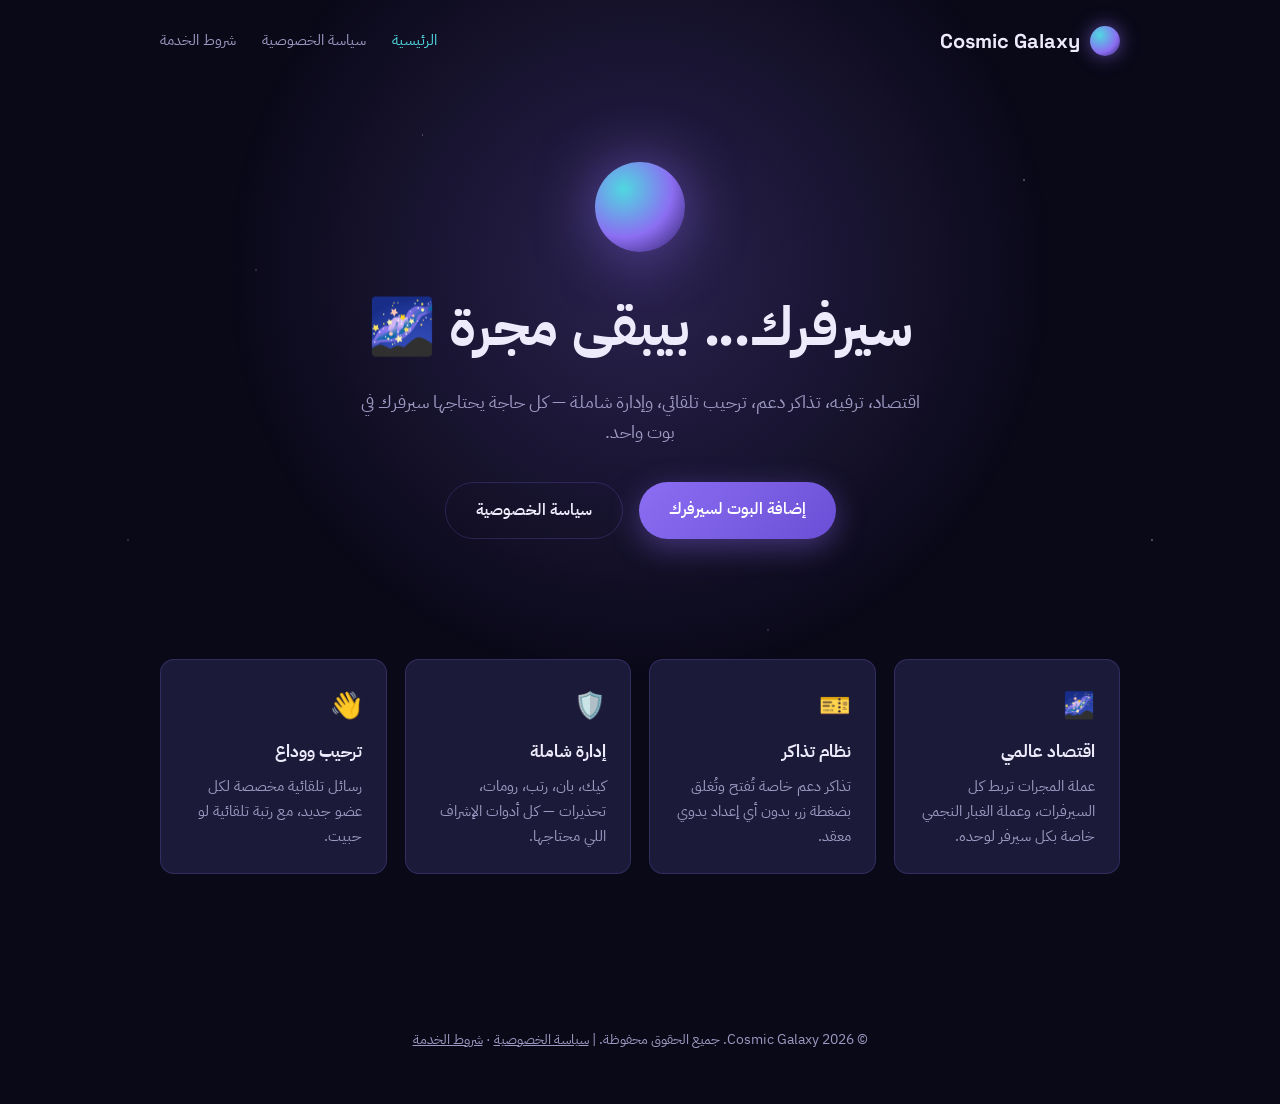
==== index.html @ 956a155f "Add files via upload" ====
<!DOCTYPE html>
<html lang="ar" dir="rtl">
<head>
<meta charset="UTF-8">
<meta name="viewport" content="width=device-width, initial-scale=1.0">
<title>Cosmic Galaxy — بوت الديسكورد الشامل</title>
<link rel="preconnect" href="https://fonts.googleapis.com">
<link href="https://fonts.googleapis.com/css2?family=Space+Grotesk:wght@500;700&family=IBM+Plex+Sans+Arabic:wght@400;500;600;700&display=swap" rel="stylesheet">
<link rel="stylesheet" href="style.css">
</head>
<body>
<div class="starfield"></div>
<div class="bg-glow"></div>

<nav>
  <a href="index.html" class="brand">
    <span class="brand-orb"></span>
    Cosmic Galaxy
  </a>
  <ul class="nav-links">
    <li><a href="index.html" class="active">الرئيسية</a></li>
    <li><a href="privacy-policy.html">سياسة الخصوصية</a></li>
    <li><a href="terms-of-service.html">شروط الخدمة</a></li>
  </ul>
</nav>

<section class="hero">
  <div class="hero-orb"></div>
  <h1>سيرفرك... بيبقى مجرة 🌌</h1>
  <p>اقتصاد، ترفيه، تذاكر دعم، ترحيب تلقائي، وإدارة شاملة — كل حاجة يحتاجها سيرفرك في بوت واحد.</p>
  <div class="btn-row">
    <a href="#" class="btn btn-primary">إضافة البوت لسيرفرك</a>
    <a href="privacy-policy.html" class="btn btn-secondary">سياسة الخصوصية</a>
  </div>
</section>

<div class="wrap">
  <div class="features">
    <div class="feature-card">
      <span class="emoji">🌌</span>
      <h3>اقتصاد عالمي</h3>
      <p>عملة المجرات تربط كل السيرفرات، وعملة الغبار النجمي خاصة بكل سيرفر لوحده.</p>
    </div>
    <div class="feature-card">
      <span class="emoji">🎫</span>
      <h3>نظام تذاكر</h3>
      <p>تذاكر دعم خاصة تُفتح وتُغلق بضغطة زر، بدون أي إعداد يدوي معقد.</p>
    </div>
    <div class="feature-card">
      <span class="emoji">🛡️</span>
      <h3>إدارة شاملة</h3>
      <p>كيك، بان، رتب، رومات، تحذيرات — كل أدوات الإشراف اللي محتاجها.</p>
    </div>
    <div class="feature-card">
      <span class="emoji">👋</span>
      <h3>ترحيب ووداع</h3>
      <p>رسائل تلقائية مخصصة لكل عضو جديد، مع رتبة تلقائية لو حبيت.</p>
    </div>
  </div>
</div>

<footer>
  <p>© 2026 Cosmic Galaxy. جميع الحقوق محفوظة. | <a href="privacy-policy.html">سياسة الخصوصية</a> · <a href="terms-of-service.html">شروط الخدمة</a></p>
</footer>

</body>
</html>
---- style.css ----
:root {
  --bg-void: #0a0918;
  --bg-panel: #14132b;
  --bg-card: #1b1a38;
  --accent-violet: #8b6ef2;
  --accent-cyan: #4fd8e0;
  --accent-gold: #f2c14e;
  --text-primary: #edeafb;
  --text-muted: #9d99c2;
  --border-soft: rgba(139, 110, 242, 0.22);
  --radius: 14px;
}

* {
  box-sizing: border-box;
}

html {
  scroll-behavior: smooth;
}

body {
  margin: 0;
  background: var(--bg-void);
  color: var(--text-primary);
  font-family: 'IBM Plex Sans Arabic', 'Inter', -apple-system, sans-serif;
  line-height: 1.7;
  min-height: 100vh;
}

/* حقل النجوم في الخلفية */
.starfield {
  position: fixed;
  inset: 0;
  z-index: -1;
  background:
    radial-gradient(1px 1px at 20% 30%, #fff, transparent),
    radial-gradient(1px 1px at 60% 70%, #fff, transparent),
    radial-gradient(1.5px 1.5px at 80% 20%, #fff, transparent),
    radial-gradient(1px 1px at 40% 85%, #fff, transparent),
    radial-gradient(1.5px 1.5px at 90% 60%, #fff, transparent),
    radial-gradient(1px 1px at 10% 60%, #fff, transparent),
    radial-gradient(1px 1px at 33% 15%, #fff, transparent),
    radial-gradient(1.5px 1.5px at 70% 90%, #fff, transparent);
  background-size: 100% 100%;
  opacity: 0.5;
  animation: twinkle 6s ease-in-out infinite alternate;
}

@media (prefers-reduced-motion: reduce) {
  .starfield {
    animation: none;
  }
}

@keyframes twinkle {
  from { opacity: 0.35; }
  to { opacity: 0.65; }
}

.bg-glow {
  position: fixed;
  top: -20%;
  left: 50%;
  transform: translateX(-50%);
  width: 900px;
  height: 900px;
  background: radial-gradient(circle, rgba(139, 110, 242, 0.25) 0%, transparent 65%);
  z-index: -1;
  pointer-events: none;
}

/* التنقل */
nav {
  display: flex;
  align-items: center;
  justify-content: space-between;
  max-width: 1000px;
  margin: 0 auto;
  padding: 24px 20px;
}

.brand {
  display: flex;
  align-items: center;
  gap: 10px;
  font-family: 'Space Grotesk', 'IBM Plex Sans Arabic', sans-serif;
  font-weight: 700;
  font-size: 1.25rem;
  color: var(--text-primary);
  text-decoration: none;
}

.brand-orb {
  width: 30px;
  height: 30px;
  border-radius: 50%;
  background: radial-gradient(circle at 32% 30%, var(--accent-cyan), var(--accent-violet) 60%, #2a1b5e 100%);
  box-shadow: 0 0 18px rgba(139, 110, 242, 0.6);
}

.nav-links {
  display: flex;
  gap: 26px;
  list-style: none;
  margin: 0;
  padding: 0;
}

.nav-links a {
  color: var(--text-muted);
  text-decoration: none;
  font-size: 0.95rem;
  transition: color 0.2s ease;
}

.nav-links a:hover,
.nav-links a:focus-visible,
.nav-links a.active {
  color: var(--accent-cyan);
}

/* الحاوية العامة */
.wrap {
  max-width: 1000px;
  margin: 0 auto;
  padding: 20px 20px 100px;
}

/* بطاقة المستند (للنصوص القانونية) */
.doc-card {
  background: var(--bg-card);
  border: 1px solid var(--border-soft);
  border-radius: var(--radius);
  padding: clamp(24px, 5vw, 56px);
  margin-top: 24px;
}

.doc-card h1 {
  font-family: 'Space Grotesk', 'IBM Plex Sans Arabic', sans-serif;
  font-size: clamp(1.7rem, 4vw, 2.4rem);
  margin: 0 0 6px;
  background: linear-gradient(90deg, var(--text-primary), var(--accent-cyan));
  -webkit-background-clip: text;
  background-clip: text;
  color: transparent;
}

.doc-meta {
  color: var(--text-muted);
  font-size: 0.9rem;
  margin-bottom: 34px;
}

.doc-card h2 {
  font-family: 'Space Grotesk', 'IBM Plex Sans Arabic', sans-serif;
  font-size: 1.25rem;
  color: var(--accent-violet);
  margin: 40px 0 12px;
  display: flex;
  align-items: center;
  gap: 10px;
}

.doc-card h2::before {
  content: "";
  width: 6px;
  height: 6px;
  border-radius: 50%;
  background: var(--accent-cyan);
  box-shadow: 0 0 8px var(--accent-cyan);
  flex-shrink: 0;
}

.doc-card p,
.doc-card li {
  color: var(--text-primary);
  font-size: 1rem;
}

.doc-card ul {
  padding-inline-start: 22px;
}

.doc-card li {
  margin-bottom: 8px;
}

.doc-card a {
  color: var(--accent-cyan);
}

.callout {
  border-inline-start: 3px solid var(--accent-gold);
  background: rgba(242, 193, 78, 0.08);
  padding: 14px 18px;
  border-radius: 8px;
  font-size: 0.92rem;
  color: var(--text-muted);
  margin: 20px 0;
}

.placeholder {
  color: var(--accent-gold);
  font-weight: 600;
}

/* الصفحة الرئيسية */
.hero {
  text-align: center;
  padding: 80px 20px 40px;
}

.hero-orb {
  width: 90px;
  height: 90px;
  margin: 0 auto 28px;
  border-radius: 50%;
  background: radial-gradient(circle at 32% 30%, var(--accent-cyan), var(--accent-violet) 55%, #2a1b5e 100%);
  box-shadow: 0 0 60px rgba(139, 110, 242, 0.55);
}

.hero h1 {
  font-family: 'Space Grotesk', 'IBM Plex Sans Arabic', sans-serif;
  font-size: clamp(2.2rem, 6vw, 3.4rem);
  margin: 0 0 16px;
}

.hero p {
  color: var(--text-muted);
  font-size: 1.1rem;
  max-width: 560px;
  margin: 0 auto 34px;
}

.btn-row {
  display: flex;
  gap: 16px;
  justify-content: center;
  flex-wrap: wrap;
}

.btn {
  display: inline-block;
  padding: 14px 30px;
  border-radius: 999px;
  text-decoration: none;
  font-weight: 600;
  font-size: 0.98rem;
  transition: transform 0.15s ease, box-shadow 0.15s ease;
}

.btn-primary {
  background: linear-gradient(135deg, var(--accent-violet), #6a4fd6);
  color: #fff;
  box-shadow: 0 8px 30px rgba(139, 110, 242, 0.4);
}

.btn-secondary {
  background: transparent;
  color: var(--text-primary);
  border: 1px solid var(--border-soft);
}

.btn:hover,
.btn:focus-visible {
  transform: translateY(-2px);
}

.features {
  display: grid;
  grid-template-columns: repeat(auto-fit, minmax(220px, 1fr));
  gap: 18px;
  margin-top: 60px;
}

.feature-card {
  background: var(--bg-card);
  border: 1px solid var(--border-soft);
  border-radius: var(--radius);
  padding: 24px;
}

.feature-card .emoji {
  font-size: 1.6rem;
  margin-bottom: 10px;
  display: block;
}

.feature-card h3 {
  font-family: 'Space Grotesk', 'IBM Plex Sans Arabic', sans-serif;
  margin: 0 0 8px;
  font-size: 1.05rem;
}

.feature-card p {
  color: var(--text-muted);
  font-size: 0.92rem;
  margin: 0;
}

footer {
  text-align: center;
  padding: 40px 20px;
  color: var(--text-muted);
  font-size: 0.85rem;
}

footer a {
  color: var(--text-muted);
}

@media (max-width: 640px) {
  nav {
    flex-direction: column;
    gap: 16px;
  }
}
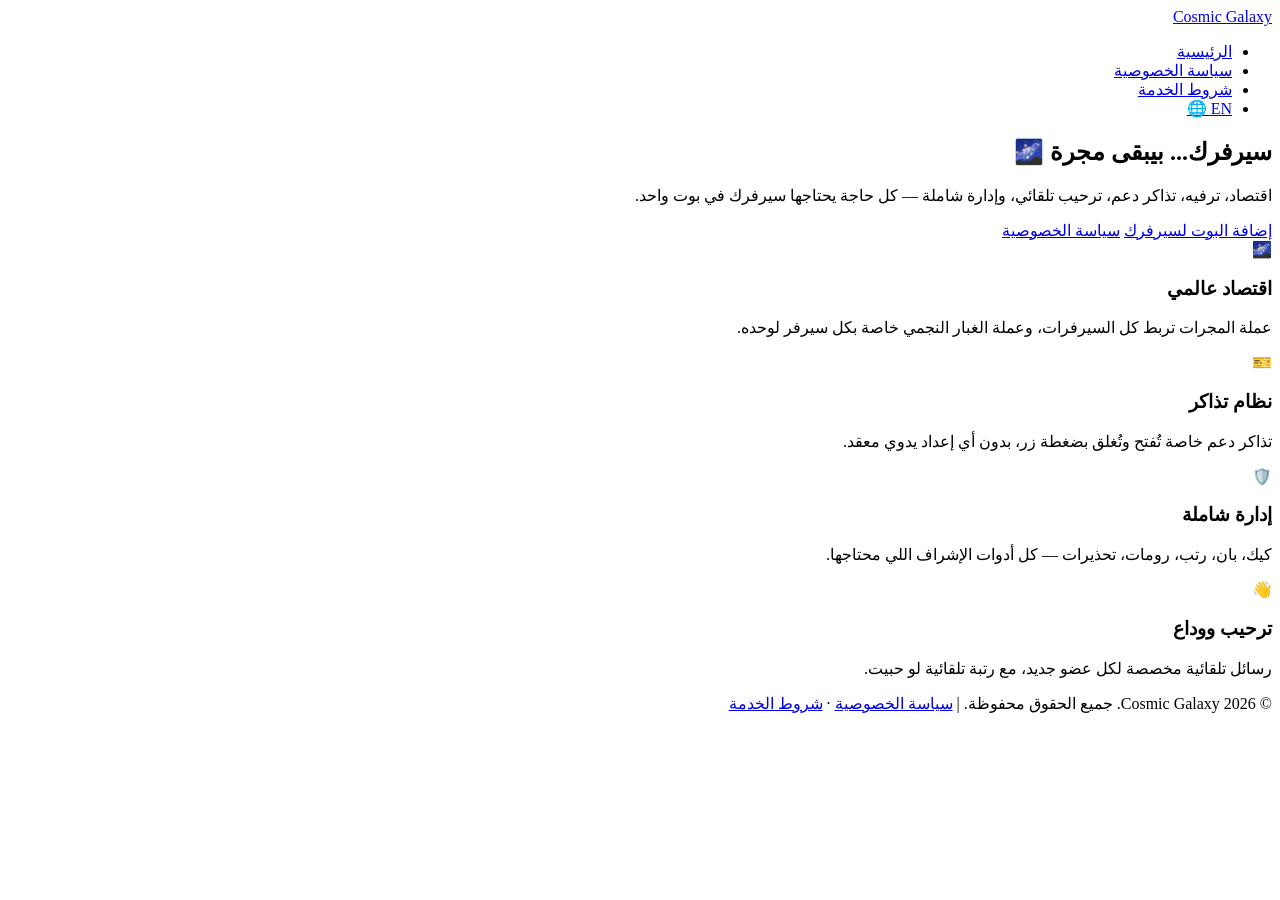
==== commit a9478010: "Rename index-1.html to index.html" ====
--- a/index.html
+++ b/index.html
@@ -21,6 +21,7 @@
     <li><a href="index.html" class="active">الرئيسية</a></li>
     <li><a href="privacy-policy.html">سياسة الخصوصية</a></li>
     <li><a href="terms-of-service.html">شروط الخدمة</a></li>
+    <li><a href="index-en.html" class="lang-switch">EN 🌐</a></li>
   </ul>
 </nav>
 
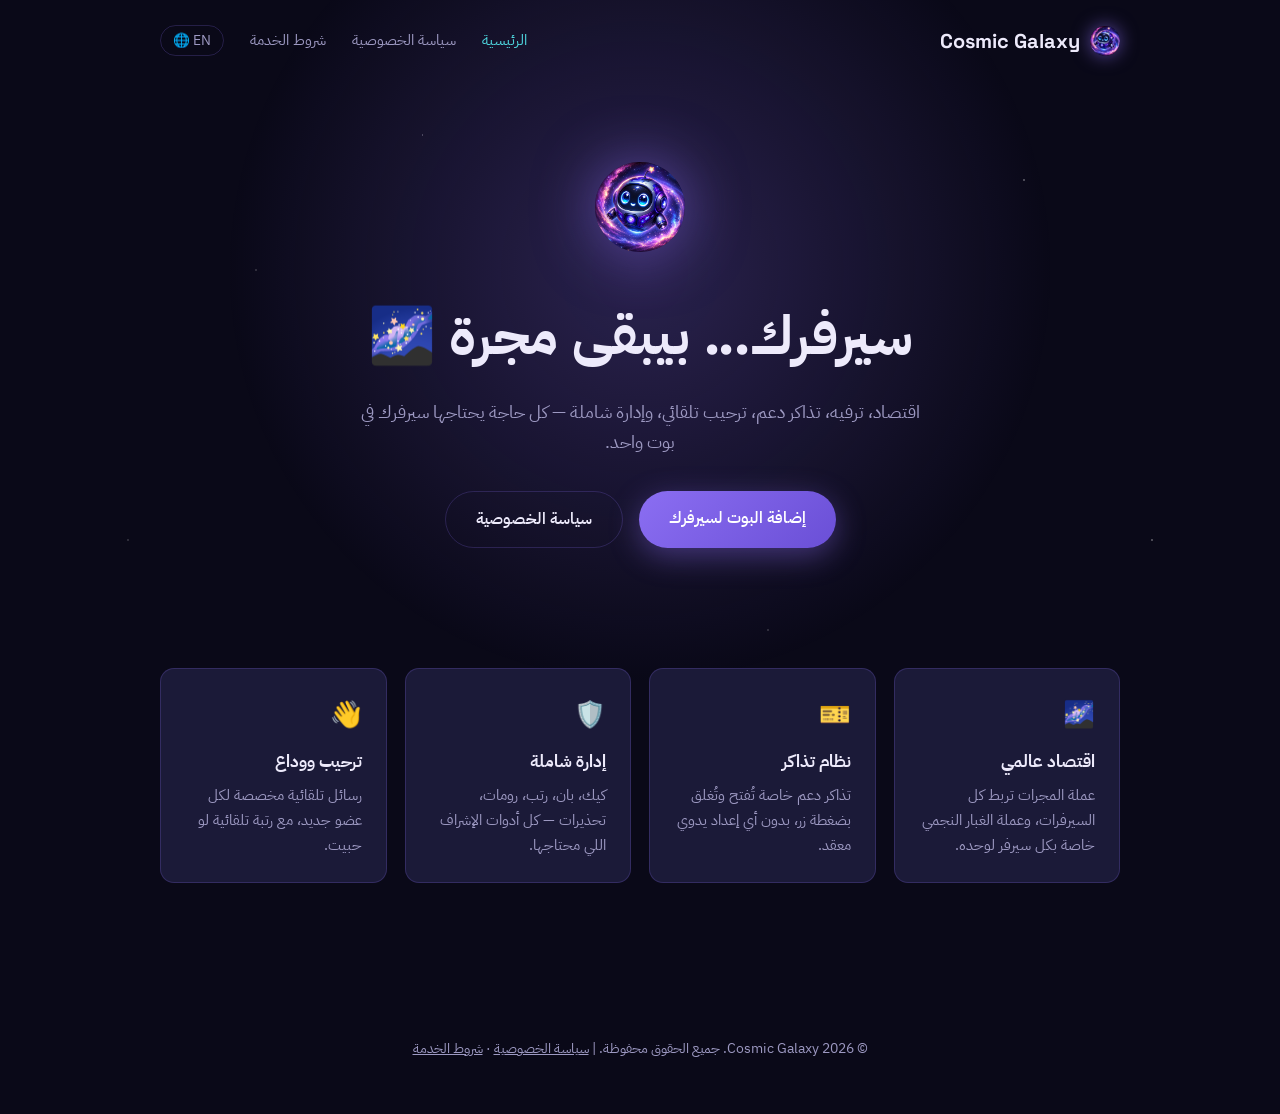
==== commit a15825f4: "Add files via upload" ====
--- a/index.html
+++ b/index.html
@@ -14,7 +14,7 @@
 
 <nav>
   <a href="index.html" class="brand">
-    <span class="brand-orb"></span>
+    <img src="bot-avatar.png" alt="Cosmic Galaxy" class="brand-orb">
     Cosmic Galaxy
   </a>
   <ul class="nav-links">
@@ -26,7 +26,7 @@
 </nav>
 
 <section class="hero">
-  <div class="hero-orb"></div>
+  <img src="bot-avatar.png" alt="Cosmic Galaxy" class="hero-orb">
   <h1>سيرفرك... بيبقى مجرة 🌌</h1>
   <p>اقتصاد، ترفيه، تذاكر دعم، ترحيب تلقائي، وإدارة شاملة — كل حاجة يحتاجها سيرفرك في بوت واحد.</p>
   <div class="btn-row">
--- a/style.css
+++ b/style.css
@@ -0,0 +1,330 @@
+:root {
+  --bg-void: #0a0918;
+  --bg-panel: #14132b;
+  --bg-card: #1b1a38;
+  --accent-violet: #8b6ef2;
+  --accent-cyan: #4fd8e0;
+  --accent-gold: #f2c14e;
+  --text-primary: #edeafb;
+  --text-muted: #9d99c2;
+  --border-soft: rgba(139, 110, 242, 0.22);
+  --radius: 14px;
+}
+
+* {
+  box-sizing: border-box;
+}
+
+html {
+  scroll-behavior: smooth;
+}
+
+body {
+  margin: 0;
+  background: var(--bg-void);
+  color: var(--text-primary);
+  font-family: 'IBM Plex Sans Arabic', 'Inter', -apple-system, sans-serif;
+  line-height: 1.7;
+  min-height: 100vh;
+}
+
+/* حقل النجوم في الخلفية */
+.starfield {
+  position: fixed;
+  inset: 0;
+  z-index: -1;
+  background:
+    radial-gradient(1px 1px at 20% 30%, #fff, transparent),
+    radial-gradient(1px 1px at 60% 70%, #fff, transparent),
+    radial-gradient(1.5px 1.5px at 80% 20%, #fff, transparent),
+    radial-gradient(1px 1px at 40% 85%, #fff, transparent),
+    radial-gradient(1.5px 1.5px at 90% 60%, #fff, transparent),
+    radial-gradient(1px 1px at 10% 60%, #fff, transparent),
+    radial-gradient(1px 1px at 33% 15%, #fff, transparent),
+    radial-gradient(1.5px 1.5px at 70% 90%, #fff, transparent);
+  background-size: 100% 100%;
+  opacity: 0.5;
+  animation: twinkle 6s ease-in-out infinite alternate;
+}
+
+@media (prefers-reduced-motion: reduce) {
+  .starfield {
+    animation: none;
+  }
+}
+
+@keyframes twinkle {
+  from { opacity: 0.35; }
+  to { opacity: 0.65; }
+}
+
+.bg-glow {
+  position: fixed;
+  top: -20%;
+  left: 50%;
+  transform: translateX(-50%);
+  width: 900px;
+  height: 900px;
+  background: radial-gradient(circle, rgba(139, 110, 242, 0.25) 0%, transparent 65%);
+  z-index: -1;
+  pointer-events: none;
+}
+
+/* التنقل */
+nav {
+  display: flex;
+  align-items: center;
+  justify-content: space-between;
+  max-width: 1000px;
+  margin: 0 auto;
+  padding: 24px 20px;
+}
+
+.brand {
+  display: flex;
+  align-items: center;
+  gap: 10px;
+  font-family: 'Space Grotesk', 'IBM Plex Sans Arabic', sans-serif;
+  font-weight: 700;
+  font-size: 1.25rem;
+  color: var(--text-primary);
+  text-decoration: none;
+}
+
+.brand-orb {
+  width: 30px;
+  height: 30px;
+  border-radius: 50%;
+  background: radial-gradient(circle at 32% 30%, var(--accent-cyan), var(--accent-violet) 60%, #2a1b5e 100%);
+  box-shadow: 0 0 18px rgba(139, 110, 242, 0.6);
+}
+
+.nav-links {
+  display: flex;
+  gap: 26px;
+  list-style: none;
+  margin: 0;
+  padding: 0;
+}
+
+.nav-links a {
+  color: var(--text-muted);
+  text-decoration: none;
+  font-size: 0.95rem;
+  transition: color 0.2s ease;
+}
+
+.nav-links a:hover,
+.nav-links a:focus-visible,
+.nav-links a.active {
+  color: var(--accent-cyan);
+}
+
+/* الحاوية العامة */
+.wrap {
+  max-width: 1000px;
+  margin: 0 auto;
+  padding: 20px 20px 100px;
+}
+
+/* بطاقة المستند (للنصوص القانونية) */
+.doc-card {
+  background: var(--bg-card);
+  border: 1px solid var(--border-soft);
+  border-radius: var(--radius);
+  padding: clamp(24px, 5vw, 56px);
+  margin-top: 24px;
+}
+
+.doc-card h1 {
+  font-family: 'Space Grotesk', 'IBM Plex Sans Arabic', sans-serif;
+  font-size: clamp(1.7rem, 4vw, 2.4rem);
+  margin: 0 0 6px;
+  background: linear-gradient(90deg, var(--text-primary), var(--accent-cyan));
+  -webkit-background-clip: text;
+  background-clip: text;
+  color: transparent;
+}
+
+.doc-meta {
+  color: var(--text-muted);
+  font-size: 0.9rem;
+  margin-bottom: 34px;
+}
+
+.doc-card h2 {
+  font-family: 'Space Grotesk', 'IBM Plex Sans Arabic', sans-serif;
+  font-size: 1.25rem;
+  color: var(--accent-violet);
+  margin: 40px 0 12px;
+  display: flex;
+  align-items: center;
+  gap: 10px;
+}
+
+.doc-card h2::before {
+  content: "";
+  width: 6px;
+  height: 6px;
+  border-radius: 50%;
+  background: var(--accent-cyan);
+  box-shadow: 0 0 8px var(--accent-cyan);
+  flex-shrink: 0;
+}
+
+.doc-card p,
+.doc-card li {
+  color: var(--text-primary);
+  font-size: 1rem;
+}
+
+.doc-card ul {
+  padding-inline-start: 22px;
+}
+
+.doc-card li {
+  margin-bottom: 8px;
+}
+
+.doc-card a {
+  color: var(--accent-cyan);
+}
+
+.callout {
+  border-inline-start: 3px solid var(--accent-gold);
+  background: rgba(242, 193, 78, 0.08);
+  padding: 14px 18px;
+  border-radius: 8px;
+  font-size: 0.92rem;
+  color: var(--text-muted);
+  margin: 20px 0;
+}
+
+.placeholder {
+  color: var(--accent-gold);
+  font-weight: 600;
+}
+
+/* الصفحة الرئيسية */
+.hero {
+  text-align: center;
+  padding: 80px 20px 40px;
+}
+
+.hero-orb {
+  width: 90px;
+  height: 90px;
+  margin: 0 auto 28px;
+  border-radius: 50%;
+  background: radial-gradient(circle at 32% 30%, var(--accent-cyan), var(--accent-violet) 55%, #2a1b5e 100%);
+  box-shadow: 0 0 60px rgba(139, 110, 242, 0.55);
+}
+
+.hero h1 {
+  font-family: 'Space Grotesk', 'IBM Plex Sans Arabic', sans-serif;
+  font-size: clamp(2.2rem, 6vw, 3.4rem);
+  margin: 0 0 16px;
+}
+
+.hero p {
+  color: var(--text-muted);
+  font-size: 1.1rem;
+  max-width: 560px;
+  margin: 0 auto 34px;
+}
+
+.btn-row {
+  display: flex;
+  gap: 16px;
+  justify-content: center;
+  flex-wrap: wrap;
+}
+
+.btn {
+  display: inline-block;
+  padding: 14px 30px;
+  border-radius: 999px;
+  text-decoration: none;
+  font-weight: 600;
+  font-size: 0.98rem;
+  transition: transform 0.15s ease, box-shadow 0.15s ease;
+}
+
+.btn-primary {
+  background: linear-gradient(135deg, var(--accent-violet), #6a4fd6);
+  color: #fff;
+  box-shadow: 0 8px 30px rgba(139, 110, 242, 0.4);
+}
+
+.btn-secondary {
+  background: transparent;
+  color: var(--text-primary);
+  border: 1px solid var(--border-soft);
+}
+
+.btn:hover,
+.btn:focus-visible {
+  transform: translateY(-2px);
+}
+
+.features {
+  display: grid;
+  grid-template-columns: repeat(auto-fit, minmax(220px, 1fr));
+  gap: 18px;
+  margin-top: 60px;
+}
+
+.feature-card {
+  background: var(--bg-card);
+  border: 1px solid var(--border-soft);
+  border-radius: var(--radius);
+  padding: 24px;
+}
+
+.feature-card .emoji {
+  font-size: 1.6rem;
+  margin-bottom: 10px;
+  display: block;
+}
+
+.feature-card h3 {
+  font-family: 'Space Grotesk', 'IBM Plex Sans Arabic', sans-serif;
+  margin: 0 0 8px;
+  font-size: 1.05rem;
+}
+
+.feature-card p {
+  color: var(--text-muted);
+  font-size: 0.92rem;
+  margin: 0;
+}
+
+footer {
+  text-align: center;
+  padding: 40px 20px;
+  color: var(--text-muted);
+  font-size: 0.85rem;
+}
+
+footer a {
+  color: var(--text-muted);
+}
+
+@media (max-width: 640px) {
+  nav {
+    flex-direction: column;
+    gap: 16px;
+  }
+}
+
+.lang-switch {
+  border: 1px solid var(--border-soft);
+  padding: 4px 12px;
+  border-radius: 999px;
+  font-size: 0.85rem !important;
+}
+
+.lang-switch:hover,
+.lang-switch:focus-visible {
+  background: var(--bg-card);
+}
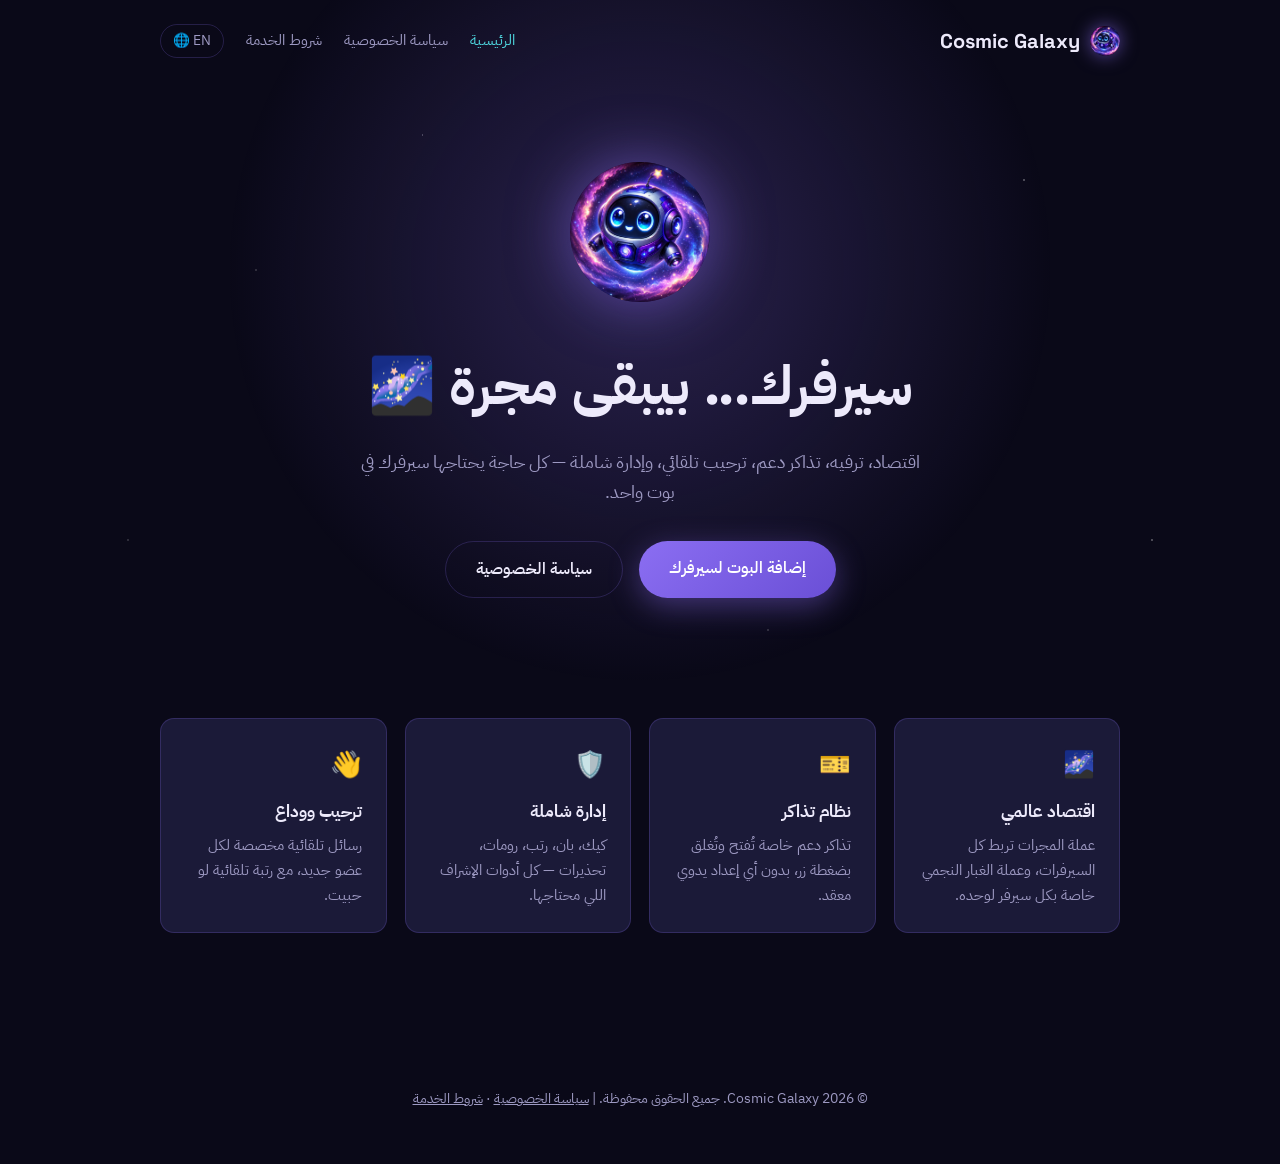
==== commit dfc02dd7: "Rename index-1.html to index.html" ====
--- a/index.html
+++ b/index.html
@@ -30,7 +30,7 @@
   <h1>سيرفرك... بيبقى مجرة 🌌</h1>
   <p>اقتصاد، ترفيه، تذاكر دعم، ترحيب تلقائي، وإدارة شاملة — كل حاجة يحتاجها سيرفرك في بوت واحد.</p>
   <div class="btn-row">
-    <a href="#" class="btn btn-primary">إضافة البوت لسيرفرك</a>
+    <a href="https://discord.com/oauth2/authorize?client_id=1540670666892644392&permissions=8&integration_type=0&scope=bot+applications.commands" target="_blank" rel="noopener" class="btn btn-primary">إضافة البوت لسيرفرك</a>
     <a href="privacy-policy.html" class="btn btn-secondary">سياسة الخصوصية</a>
   </div>
 </section>
--- a/style.css
+++ b/style.css
@@ -95,22 +95,31 @@
   width: 30px;
   height: 30px;
   border-radius: 50%;
-  background: radial-gradient(circle at 32% 30%, var(--accent-cyan), var(--accent-violet) 60%, #2a1b5e 100%);
+  object-fit: cover;
   box-shadow: 0 0 18px rgba(139, 110, 242, 0.6);
+  flex-shrink: 0;
 }
 
 .nav-links {
   display: flex;
-  gap: 26px;
+  flex-wrap: wrap;
+  gap: 18px 22px;
   list-style: none;
   margin: 0;
   padding: 0;
+  justify-content: flex-end;
+}
+
+.nav-links li {
+  display: flex;
+  align-items: center;
 }
 
 .nav-links a {
   color: var(--text-muted);
   text-decoration: none;
   font-size: 0.95rem;
+  white-space: nowrap;
   transition: color 0.2s ease;
 }
 
@@ -212,11 +221,11 @@
 }
 
 .hero-orb {
-  width: 90px;
-  height: 90px;
+  width: 140px;
+  height: 140px;
   margin: 0 auto 28px;
   border-radius: 50%;
-  background: radial-gradient(circle at 32% 30%, var(--accent-cyan), var(--accent-violet) 55%, #2a1b5e 100%);
+  object-fit: cover;
   box-shadow: 0 0 60px rgba(139, 110, 242, 0.55);
 }
 
@@ -313,7 +322,17 @@
 @media (max-width: 640px) {
   nav {
     flex-direction: column;
-    gap: 16px;
+    align-items: center;
+    gap: 14px;
+  }
+
+  .nav-links {
+    justify-content: center;
+    gap: 12px 18px;
+  }
+
+  .nav-links a {
+    font-size: 0.88rem;
   }
 }
 
